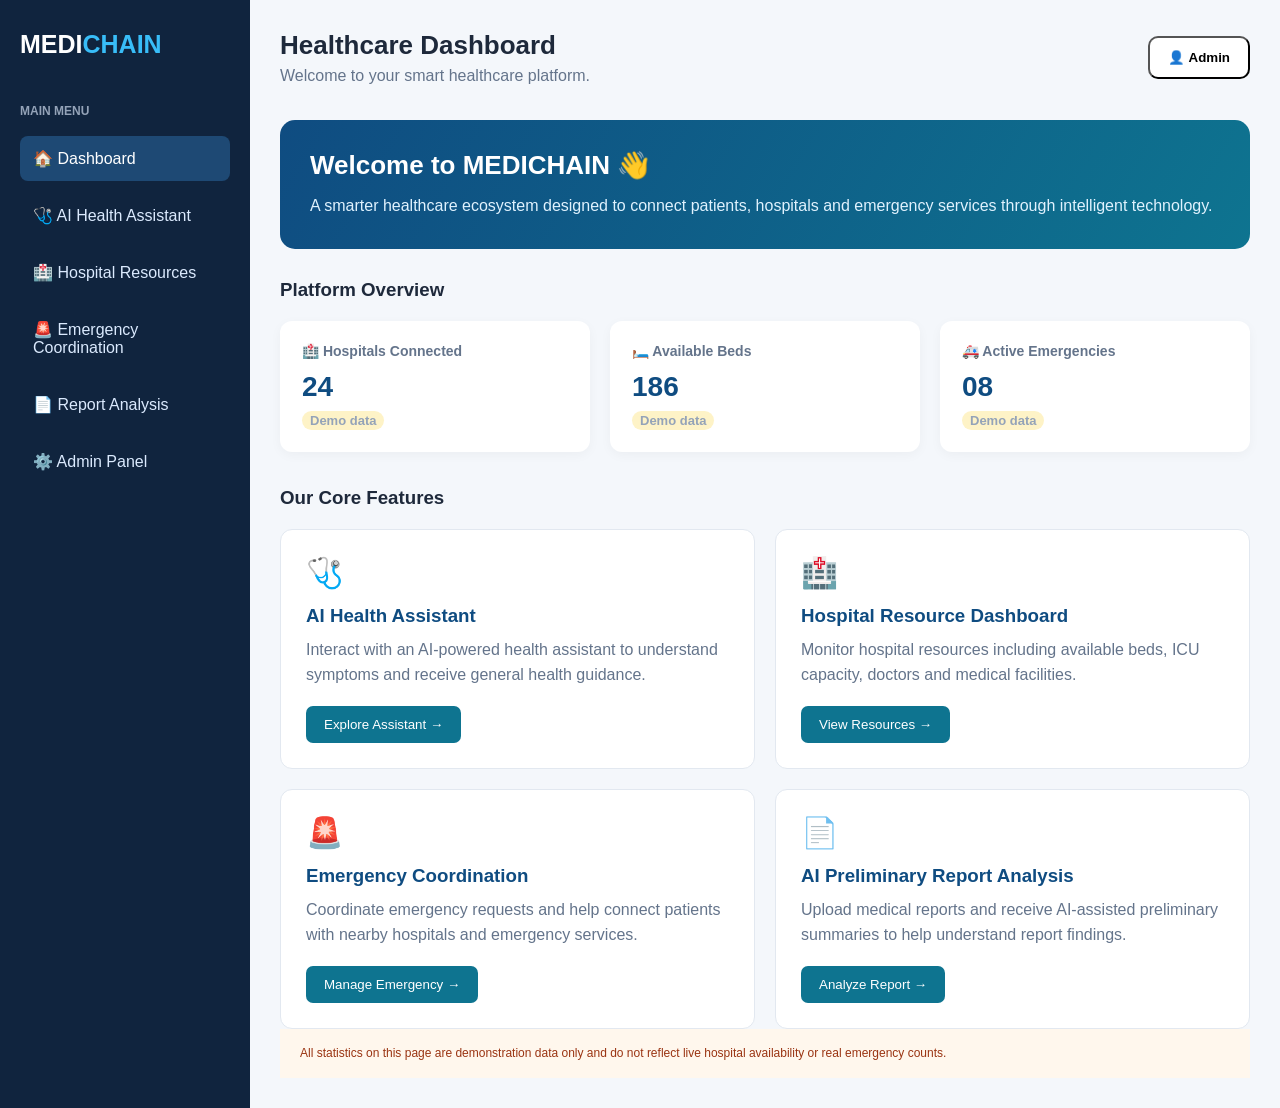
==== Frontend/index.html @ 3a08970b "Implement MEDICHAIN backend scaffold and complete frontend-backend integration" ====
<!DOCTYPE html>
<html lang="en">

<head>
    <meta charset="UTF-8">
    <meta name="viewport" content="width=device-width, initial-scale=1.0">
    <title>MEDICHAIN | Smart Healthcare Platform</title>
    <link rel="stylesheet" href="css/style.css">
    <script src="js/api.js"></script>
</head>

<body>

    <div class="dashboard">

        <!-- Sidebar -->
        <aside class="sidebar">

            <div class="logo">MEDI<span>CHAIN</span></div>

            <h4>MAIN MENU</h4>

            <ul>
                <li><a href="index.html" class="active">🏠 Dashboard</a></li>
                <li><a href="assistant.html">🩺 AI Health Assistant</a></li>
                <li><a href="resources.html">🏥 Hospital Resources</a></li>
                <li><a href="emergency.html">🚨 Emergency Coordination</a></li>
                <li><a href="reports.html">📄 Report Analysis</a></li>
                <li><a href="admin.html">⚙️ Admin Panel</a></li>
            </ul>

        </aside>


        <!-- Main Content -->
        <main class="main-content">

            <!-- Topbar -->
            <header class="topbar">

                <div>
                    <h2>Healthcare Dashboard</h2>
                    <p>Welcome to your smart healthcare platform.</p>
                </div>

                <button class="profile" onclick="window.location.href='admin.html'">
                    👤 Admin
                </button>

            </header>


            <!-- Welcome Section -->
            <section class="welcome">

                <h2>Welcome to MEDICHAIN 👋</h2>

                <p>
                    A smarter healthcare ecosystem designed to connect
                    patients, hospitals and emergency services through
                    intelligent technology.
                </p>

            </section>


            <!-- Statistics -->
            <h3 class="section-title">Platform Overview</h3>

            <section class="stats">

                <div class="stat-card">
                    <h3>🏥 Hospitals Connected</h3>
                    <h1 id="overviewHospitals">24</h1>
                    <p class="demo-label">Demo data</p>
                </div>

                <div class="stat-card">
                    <h3>🛏️ Available Beds</h3>
                    <h1 id="overviewBeds">186</h1>
                    <p class="demo-label">Demo data</p>
                </div>

                <div class="stat-card">
                    <h3>🚑 Active Emergencies</h3>
                    <h1 id="overviewEmergencies">08</h1>
                    <p class="demo-label">Demo data</p>
                </div>

            </section>


            <!-- Features -->
            <h3 class="section-title">Our Core Features</h3>

            <section class="features">

                <div class="feature-card" id="assistant">

                    <div class="icon">🩺</div>

                    <h3>AI Health Assistant</h3>

                    <p>
                        Interact with an AI-powered health assistant
                        to understand symptoms and receive general
                        health guidance.
                    </p>

                    <button onclick="openFeature('assistant')">
                        Explore Assistant →
                    </button>

                </div>


                <div class="feature-card" id="resources">

                    <div class="icon">🏥</div>

                    <h3>Hospital Resource Dashboard</h3>

                    <p>
                        Monitor hospital resources including available
                        beds, ICU capacity, doctors and medical facilities.
                    </p>

                    <button onclick="openFeature('resources')">
                        View Resources →
                    </button>

                </div>


                <div class="feature-card" id="emergency">

                    <div class="icon">🚨</div>

                    <h3>Emergency Coordination</h3>

                    <p>
                        Coordinate emergency requests and help connect
                        patients with nearby hospitals and emergency services.
                    </p>

                    <button onclick="openFeature('emergency')">
                        Manage Emergency →
                    </button>

                </div>


                <div class="feature-card" id="reports">

                    <div class="icon">📄</div>

                    <h3>AI Preliminary Report Analysis</h3>

                    <p>
                        Upload medical reports and receive AI-assisted
                        preliminary summaries to help understand report findings.
                    </p>

                    <button onclick="openFeature('reports')">
                        Analyze Report →
                    </button>

                </div>

            </section>

            <p class="disclaimer">
                All statistics on this page are demonstration data only and do not reflect live hospital availability or
                real emergency counts.
            </p>

        </main>

    </div>

    <script src="js/api.js"></script>
    <script src="js/script.js"></script>

</body>

</html>
---- Frontend/css/style.css ----
/* General Reset */
* {
    margin: 0;
    padding: 0;
    box-sizing: border-box;
}

body {
    font-family: Arial, sans-serif;
    background: #f4f7fb;
    color: #1e293b;
}

/* Main Layout */
.dashboard {
    display: flex;
    min-height: 100vh;
}

/* Sidebar */
.sidebar {
    width: 250px;
    background: #10243e;
    color: white;
    padding: 30px 20px;
}

.logo {
    font-size: 25px;
    font-weight: bold;
    margin-bottom: 45px;
}

.logo span {
    color: #38bdf8;
}

.sidebar h4 {
    color: #94a3b8;
    font-size: 12px;
    margin-bottom: 18px;
}

.sidebar ul {
    list-style: none;
}

.sidebar li {
    margin-bottom: 12px;
}

.sidebar a {
    display: block;
    color: #dbeafe;
    text-decoration: none;
    padding: 13px;
    border-radius: 8px;
    transition: 0.3s;
}

.sidebar a:hover,
.sidebar a.active {
    background: #1e4974;
    color: white;
}

/* Main Content */
.main-content {
    flex: 1;
    padding: 30px;
    min-width: 0;
}

.topbar {
    display: flex;
    justify-content: space-between;
    align-items: center;
    gap: 15px;
    margin-bottom: 35px;
}

.topbar h2 {
    font-size: 26px;
}

.topbar p {
    color: #64748b;
    margin-top: 6px;
}

.profile {
    background: white;
    padding: 12px 18px;
    border-radius: 10px;
    font-weight: bold;
}

/* Welcome Section */
.welcome {
    background: linear-gradient(120deg, #0f4c81, #0e7490);
    color: white;
    padding: 30px;
    border-radius: 15px;
    margin-bottom: 30px;
}

.welcome h2 {
    margin-bottom: 12px;
    font-size: 26px;
}

.welcome p {
    color: #e0f2fe;
    line-height: 1.6;
}

/* Statistics */
.stats {
    display: grid;
    grid-template-columns: repeat(3, minmax(0, 1fr));
    gap: 20px;
    margin-bottom: 35px;
}

.stat-card {
    background: white;
    padding: 22px;
    border-radius: 12px;
    box-shadow: 0 3px 12px rgba(0,0,0,0.04);
}

.stat-card h3 {
    color: #64748b;
    font-size: 14px;
    margin-bottom: 12px;
}

.stat-card h1 {
    font-size: 28px;
    color: #0f4c81;
}

/* Feature Cards */
.section-title {
    margin-bottom: 20px;
}

.features {
    display: grid;
    grid-template-columns: repeat(2, minmax(0, 1fr));
    gap: 20px;
}

.feature-card {
    background: white;
    padding: 25px;
    border-radius: 12px;
    border: 1px solid #e2e8f0;
    transition: 0.3s;
}

.feature-card:hover {
    transform: translateY(-5px);
    box-shadow: 0 8px 20px rgba(0,0,0,0.08);
}

.feature-card .icon {
    font-size: 30px;
    margin-bottom: 15px;
}

.feature-card h3 {
    margin-bottom: 10px;
    color: #0f4c81;
}

.feature-card p {
    color: #64748b;
    line-height: 1.6;
}

.feature-card button {
    margin-top: 18px;
    padding: 11px 18px;
    border: none;
    border-radius: 7px;
    background: #0e7490;
    color: white;
    cursor: pointer;
}

.feature-card button:hover {
    background: #155e75;
}

/* Responsive Design */
@media (max-width: 900px) {
    .sidebar {
        width: 200px;
    }

    .stats {
        grid-template-columns: repeat(2, minmax(0, 1fr));
    }
}

@media (max-width: 650px) {
    .dashboard {
        flex-direction: column;
    }

    .sidebar {
        width: 100%;
    }

    .stats,
    .features {
        grid-template-columns: 1fr;
    }

    .topbar {
        align-items: flex-start;
        flex-direction: column;
    }

    .main-content {
        padding: 18px;
    }
}

/* AI HEALTH ASSISTANT */

.chat-container {
    background: white;
    border-radius: 15px;
    border: 1px solid #e2e8f0;
    overflow: hidden;
    box-shadow: 0 4px 15px rgba(0,0,0,0.04);
}

.chat-header {
    padding: 20px;
    background: #10243e;
    color: white;
}

.chat-header h3 {
    margin-bottom: 7px;
}

.chat-header p {
    color: #4ade80;
    font-size: 13px;
}

.chat-messages {
    height: 350px;
    overflow-y: auto;
    padding: 25px;
    display: flex;
    flex-direction: column;
    gap: 15px;
}

.message {
    max-width: 75%;
    padding: 15px;
    border-radius: 12px;
    line-height: 1.6;
    white-space: pre-wrap;
}

.bot-message {
    background: #eaf4f8;
    color: #1e293b;
    align-self: flex-start;
}

.user-message {
    background: #0e7490;
    color: white;
    align-self: flex-end;
}

.suggestions {
    display: flex;
    flex-wrap: wrap;
    gap: 10px;
    padding: 15px 20px;
}

.suggestions button {
    background: #eff6ff;
    border: 1px solid #bfdbfe;
    color: #0f4c81;
    padding: 10px 14px;
    border-radius: 20px;
    cursor: pointer;
}

.suggestions button:hover {
    background: #dbeafe;
}

.chat-input {
    display: flex;
    gap: 10px;
    padding: 20px;
    border-top: 1px solid #e2e8f0;
}

.chat-input input {
    flex: 1;
    min-width: 0;
    padding: 14px;
    border: 1px solid #cbd5e1;
    border-radius: 8px;
    outline: none;
    font-size: 15px;
}

.chat-input input:focus {
    border-color: #0e7490;
}

.chat-input button {
    padding: 12px 22px;
    background: #0e7490;
    color: white;
    border: none;
    border-radius: 8px;
    cursor: pointer;
}

.chat-input button:hover {
    background: #155e75;
}

.disclaimer {
    padding: 15px 20px;
    background: #fff7ed;
    color: #9a3412;
    font-size: 12px;
    line-height: 1.6;
}

@media (max-width: 650px) {
    .message {
        max-width: 90%;
    }

    .chat-input {
        flex-direction: column;
    }

    .chat-input button {
        width: 100%;
    }
}

/* HOSPITAL RESOURCE DASHBOARD */

.resource-table {
    background: white;
    padding: 20px;
    border-radius: 12px;
    border: 1px solid #e2e8f0;
    overflow-x: auto;
    margin-bottom: 25px;
}

.resource-table table {
    width: 100%;
    border-collapse: collapse;
    min-width: 650px;
}

.resource-table th {
    background: #eff6ff;
    color: #0f4c81;
    padding: 16px;
    text-align: left;
    font-size: 14px;
}

.resource-table td {
    padding: 16px;
    border-bottom: 1px solid #e2e8f0;
    color: #475569;
    font-size: 14px;
}

.resource-table tr:last-child td {
    border-bottom: none;
}

.status {
    display: inline-block;
    padding: 6px 12px;
    border-radius: 20px;
    font-size: 12px;
    font-weight: bold;
}

.status.available {
    background: #dcfce7;
    color: #15803d;
}

.status.warning {
    background: #fef3c7;
    color: #b45309;
}

.status.occupied {
    background: #fee2e2;
    color: #b91c1c;
}

/* Resource card descriptions */

.stat-card p {
    color: #94a3b8;
    font-size: 13px;
    margin-top: 8px;
}

/* Demonstration data label */

.demo-label {
    display: inline-block;
    margin-top: 6px;
    font-size: 11px;
    color: #b45309;
    background: #fef3c7;
    padding: 2px 8px;
    border-radius: 10px;
    font-weight: 600;
}

/* Resource page responsive design */

@media (max-width: 650px) {
    .resource-table {
        padding: 12px;
    }
}

/* API Integration & Feedback Components */

.api-badge {
    display: inline-block;
    font-size: 11px;
    padding: 3px 8px;
    border-radius: 12px;
    font-weight: 600;
    margin-top: 6px;
}

.api-badge.live {
    background: #dcfce7;
    color: #15803d;
}

.api-badge.ai {
    background: #e0f2fe;
    color: #0369a1;
}

.api-badge.error {
    background: #fee2e2;
    color: #b91c1c;
}

.connection-banner {
    padding: 12px 18px;
    border-radius: 8px;
    margin-bottom: 20px;
    font-size: 13px;
    display: flex;
    justify-content: space-between;
    align-items: center;
    gap: 10px;
}

.connection-banner.error {
    background: #fef2f2;
    border: 1px solid #fecaca;
    color: #991b1b;
}

.connection-banner.success {
    background: #f0fdf4;
    border: 1px solid #bbf7d0;
    color: #166534;
}

.connection-banner button {
    background: #0e7490;
    color: white;
    border: none;
    padding: 6px 12px;
    border-radius: 6px;
    cursor: pointer;
    font-size: 12px;
}

.connection-banner button:hover {
    background: #155e75;
}

.spinner {
    display: inline-block;
    width: 14px;
    height: 14px;
    border: 2px solid rgba(14, 116, 144, 0.2);
    border-radius: 50%;
    border-top-color: #0e7490;
    animation: spin 0.8s linear infinite;
    vertical-align: middle;
    margin-right: 6px;
}

@keyframes spin {
    to { transform: rotate(360deg); }
}

.chat-typing {
    display: flex;
    align-items: center;
    gap: 6px;
    padding: 12px 16px;
    color: #64748b;
    font-size: 13px;
    font-style: italic;
}

.report-section-block {
    margin-top: 15px;
    padding: 15px;
    background: #f8fafc;
    border-radius: 8px;
    border-left: 4px solid #0e7490;
}

.report-section-block h4 {
    color: #0f4c81;
    margin-bottom: 8px;
    font-size: 14px;
}

.report-section-block ul {
    margin-left: 20px;
    color: #334155;
    line-height: 1.6;
}

.report-section-block li {
    margin-bottom: 6px;
}
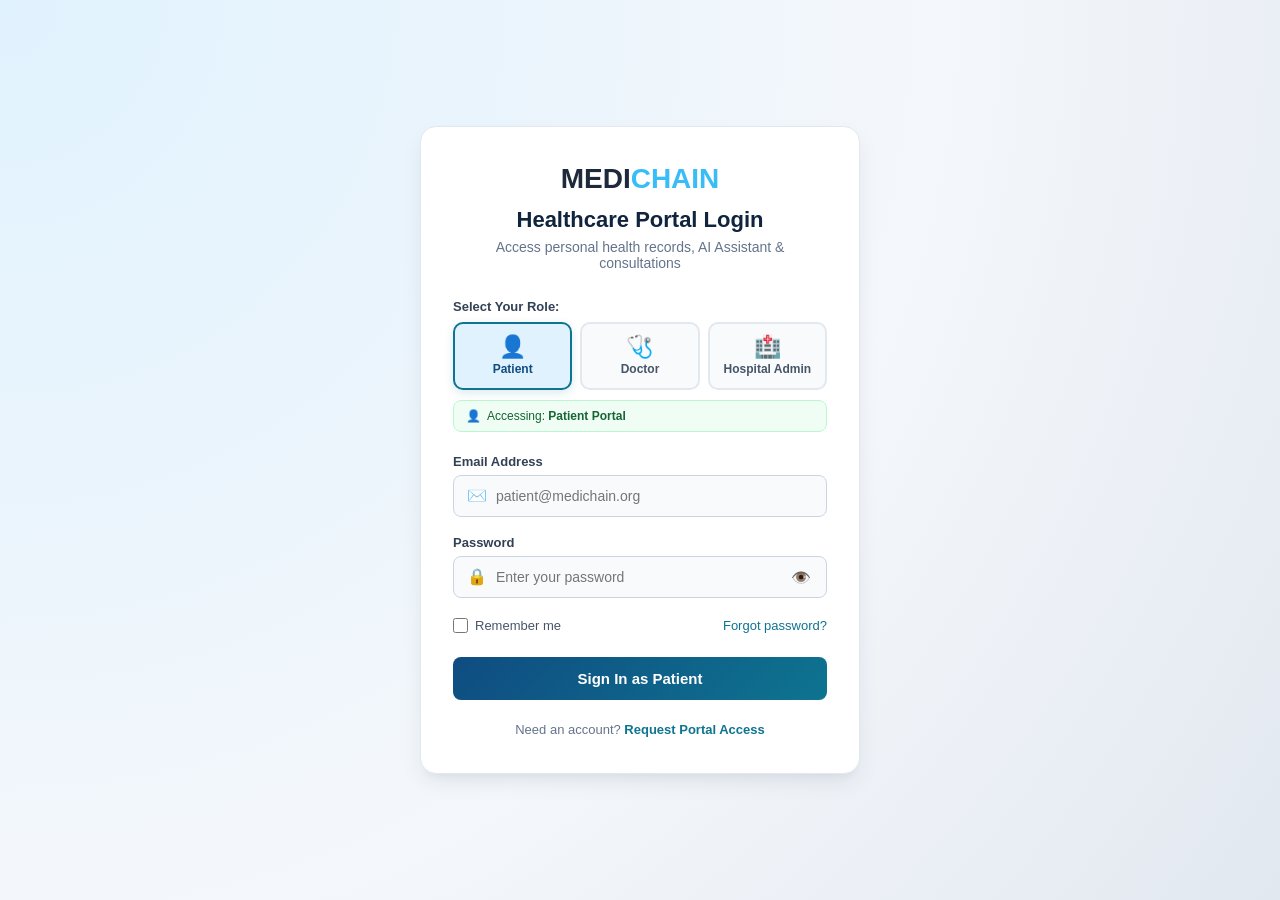
==== commit b436edd8: "Merge shravya_backend: Add FastAPI backend scaffold, complete frontend integration, and preserve aut" ====
--- a/Frontend/index.html
+++ b/Frontend/index.html
@@ -6,6 +6,15 @@
     <meta name="viewport" content="width=device-width, initial-scale=1.0">
     <title>MEDICHAIN | Smart Healthcare Platform</title>
     <link rel="stylesheet" href="css/style.css">
+    <script>
+        // Auth Guard: Require login before accessing dashboard
+        (function() {
+            var auth = localStorage.getItem("medichain_auth") || sessionStorage.getItem("medichain_auth");
+            if (!auth) {
+                window.location.replace("login.html");
+            }
+        })();
+    </script>
     <script src="js/api.js"></script>
 </head>
 
@@ -16,17 +25,22 @@
         <!-- Sidebar -->
         <aside class="sidebar">
 
-            <div class="logo">MEDI<span>CHAIN</span></div>
+            <div class="sidebar-header">
+                <div class="logo">
+                    <span class="logo-full">MEDI<span>CHAIN</span></span>
+                    <span class="logo-short">M<span>C</span></span>
+                </div>
+            </div>
 
             <h4>MAIN MENU</h4>
 
             <ul>
-                <li><a href="index.html" class="active">🏠 Dashboard</a></li>
-                <li><a href="assistant.html">🩺 AI Health Assistant</a></li>
-                <li><a href="resources.html">🏥 Hospital Resources</a></li>
-                <li><a href="emergency.html">🚨 Emergency Coordination</a></li>
-                <li><a href="reports.html">📄 Report Analysis</a></li>
-                <li><a href="admin.html">⚙️ Admin Panel</a></li>
+                <li><a href="index.html" class="active" title="Dashboard"><span class="nav-icon">🏠</span><span class="nav-text"> Dashboard</span></a></li>
+                <li><a href="assistant.html" title="AI Health Assistant"><span class="nav-icon">🩺</span><span class="nav-text"> AI Health Assistant</span></a></li>
+                <li><a href="resources.html" title="Hospital Resources"><span class="nav-icon">🏥</span><span class="nav-text"> Hospital Resources</span></a></li>
+                <li><a href="emergency.html" title="Emergency Coordination"><span class="nav-icon">🚨</span><span class="nav-text"> Emergency Coordination</span></a></li>
+                <li><a href="reports.html" title="Report Analysis"><span class="nav-icon">📄</span><span class="nav-text"> Report Analysis</span></a></li>
+                <li><a href="admin.html" title="Admin Panel"><span class="nav-icon">⚙️</span><span class="nav-text"> Admin Panel</span></a></li>
             </ul>
 
         </aside>
@@ -38,14 +52,24 @@
             <!-- Topbar -->
             <header class="topbar">
 
-                <div>
-                    <h2>Healthcare Dashboard</h2>
-                    <p>Welcome to your smart healthcare platform.</p>
-                </div>
-
-                <button class="profile" onclick="window.location.href='admin.html'">
-                    👤 Admin
-                </button>
+                <div style="display: flex; align-items: center; gap: 15px;">
+                    <button class="topbar-toggle-btn" onclick="toggleSidebar()" title="Toggle Sidebar">
+                        ☰
+                    </button>
+                    <div>
+                        <h2>Healthcare Dashboard</h2>
+                        <p>Welcome to your smart healthcare platform.</p>
+                    </div>
+                </div>
+
+                <div style="display: flex; align-items: center; gap: 10px;">
+                    <button class="profile" onclick="window.location.href='admin.html'">
+                        👤 Admin
+                    </button>
+                    <button class="profile logout-btn" onclick="handleLogout()" style="cursor: pointer; background: #fee2e2; color: #991b1b; border: 1px solid #fca5a5; font-weight: bold;">
+                        🚪 Logout
+                    </button>
+                </div>
 
             </header>
 
--- a/Frontend/css/style.css
+++ b/Frontend/css/style.css
@@ -24,16 +24,109 @@
     background: #10243e;
     color: white;
     padding: 30px 20px;
+    transition: width 0.3s ease, padding 0.3s ease;
+    overflow-x: hidden;
+    overflow-y: auto;
+    white-space: nowrap;
+    flex-shrink: 0;
+    position: sticky;
+    top: 0;
+    height: 100vh;
+    z-index: 100;
+}
+
+.sidebar::-webkit-scrollbar {
+    width: 4px;
+}
+
+.sidebar::-webkit-scrollbar-thumb {
+    background: rgba(255, 255, 255, 0.2);
+    border-radius: 4px;
+}
+
+.sidebar-header {
+    margin-bottom: 40px;
 }
 
 .logo {
     font-size: 25px;
     font-weight: bold;
-    margin-bottom: 45px;
+    margin-bottom: 0;
 }
 
 .logo span {
     color: #38bdf8;
+}
+
+.logo-short {
+    display: none;
+    font-size: 24px;
+    font-weight: bold;
+    text-align: center;
+}
+
+.topbar-toggle-btn {
+    background: white;
+    border: 1px solid #cbd5e1;
+    color: #0f4c81;
+    border-radius: 8px;
+    width: 42px;
+    height: 42px;
+    display: inline-flex;
+    align-items: center;
+    justify-content: center;
+    cursor: pointer;
+    font-size: 20px;
+    transition: all 0.2s ease;
+    flex-shrink: 0;
+    box-shadow: 0 1px 3px rgba(0, 0, 0, 0.05);
+}
+
+.topbar-toggle-btn:hover {
+    background: #e0f2fe;
+    border-color: #0e7490;
+    color: #0e7490;
+}
+
+/* Sidebar Collapsed State */
+.sidebar.collapsed {
+    width: 75px;
+    padding: 30px 10px;
+}
+
+.sidebar.collapsed .sidebar-header {
+    text-align: center;
+    display: flex;
+    justify-content: center;
+}
+
+.sidebar.collapsed .logo-full {
+    display: none;
+}
+
+.sidebar.collapsed .logo-short {
+    display: block;
+}
+
+.sidebar.collapsed h4 {
+    display: none;
+}
+
+.sidebar.collapsed .nav-text {
+    display: none;
+}
+
+.sidebar.collapsed ul li a {
+    display: flex;
+    justify-content: center;
+    align-items: center;
+    padding: 12px 0;
+    font-size: 18px;
+}
+
+.sidebar.collapsed .nav-icon {
+    font-size: 20px;
+    margin: 0;
 }
 
 .sidebar h4 {
@@ -65,11 +158,20 @@
     color: white;
 }
 
-/* Main Content */
+/* Main Content (Right Side) */
 .main-content {
     flex: 1;
     padding: 30px;
     min-width: 0;
+    background: #3368A0;
+    min-height: 100vh;
+}
+
+.main-content .topbar h2,
+.main-content .section-title,
+.main-content > h2,
+.main-content > h3 {
+    color: #ffffff;
 }
 
 .topbar {
@@ -82,10 +184,11 @@
 
 .topbar h2 {
     font-size: 26px;
+    color: #ffffff;
 }
 
 .topbar p {
-    color: #64748b;
+    color: #e0f2fe;
     margin-top: 6px;
 }
 
@@ -98,11 +201,13 @@
 
 /* Welcome Section */
 .welcome {
-    background: linear-gradient(120deg, #0f4c81, #0e7490);
+    background: linear-gradient(120deg, #10243e, #1e4974);
     color: white;
     padding: 30px;
     border-radius: 15px;
     margin-bottom: 30px;
+    box-shadow: 0 6px 18px rgba(16, 36, 62, 0.25);
+    border: 1px solid rgba(255, 255, 255, 0.15);
 }
 
 .welcome h2 {
@@ -127,18 +232,25 @@
     background: white;
     padding: 22px;
     border-radius: 12px;
+    border: 2px solid transparent;
     box-shadow: 0 3px 12px rgba(0,0,0,0.04);
+    transition: transform 0.25s cubic-bezier(0.16, 1, 0.3, 1),
+                box-shadow 0.25s cubic-bezier(0.16, 1, 0.3, 1),
+                border-color 0.25s ease;
+    cursor: pointer;
 }
 
 .stat-card h3 {
     color: #64748b;
     font-size: 14px;
     margin-bottom: 12px;
+    transition: color 0.2s ease, font-weight 0.2s ease;
 }
 
 .stat-card h1 {
     font-size: 28px;
     color: #0f4c81;
+    transition: color 0.2s ease, font-weight 0.2s ease;
 }
 
 /* Feature Cards */
@@ -156,28 +268,67 @@
     background: white;
     padding: 25px;
     border-radius: 12px;
-    border: 1px solid #e2e8f0;
-    transition: 0.3s;
-}
-
+    border: 2px solid #e2e8f0;
+    transition: transform 0.25s cubic-bezier(0.16, 1, 0.3, 1),
+                box-shadow 0.25s cubic-bezier(0.16, 1, 0.3, 1),
+                border-color 0.25s ease;
+    cursor: pointer;
+}
+
+/* Card Pop-Up on Hover with Bold Black Color */
+.stat-card:hover,
 .feature-card:hover {
-    transform: translateY(-5px);
-    box-shadow: 0 8px 20px rgba(0,0,0,0.08);
+    transform: translateY(-8px) scale(1.015);
+    border-color: #000000;
+    box-shadow: 0 16px 32px rgba(0, 0, 0, 0.22), 0 0 0 1px #000000;
+}
+
+.stat-card:hover h1,
+.stat-card:hover h3,
+.stat-card:hover p,
+.feature-card:hover h1,
+.feature-card:hover h2,
+.feature-card:hover h3,
+.feature-card:hover p {
+    color: #000000 !important;
+}
+
+.stat-card:hover h1,
+.feature-card:hover h3 {
+    font-weight: 800;
+}
+
+.stat-card:hover h3,
+.feature-card:hover p {
+    font-weight: 600;
+}
+
+.feature-card:hover button {
+    background: #000000;
+    color: white;
+    box-shadow: 0 4px 12px rgba(0, 0, 0, 0.35);
 }
 
 .feature-card .icon {
     font-size: 30px;
     margin-bottom: 15px;
+    transition: transform 0.25s ease;
+}
+
+.feature-card:hover .icon {
+    transform: scale(1.15);
 }
 
 .feature-card h3 {
     margin-bottom: 10px;
     color: #0f4c81;
+    transition: color 0.2s ease, font-weight 0.2s ease;
 }
 
 .feature-card p {
     color: #64748b;
     line-height: 1.6;
+    transition: color 0.2s ease, font-weight 0.2s ease;
 }
 
 .feature-card button {
@@ -188,6 +339,7 @@
     background: #0e7490;
     color: white;
     cursor: pointer;
+    transition: all 0.2s ease;
 }
 
 .feature-card button:hover {
@@ -212,6 +364,8 @@
 
     .sidebar {
         width: 100%;
+        position: static;
+        height: auto;
     }
 
     .stats,
@@ -343,6 +497,9 @@
     color: #9a3412;
     font-size: 12px;
     line-height: 1.6;
+    border-radius: 10px;
+    margin-top: 25px;
+    box-shadow: 0 2px 8px rgba(0,0,0,0.06);
 }
 
 @media (max-width: 650px) {
@@ -444,6 +601,351 @@
 @media (max-width: 650px) {
     .resource-table {
         padding: 12px;
+    }
+}
+
+/* ==========================================================================
+   AUTHENTICATION & LOGIN STYLES
+   ========================================================================== */
+
+.auth-body {
+    min-height: 100vh;
+    display: flex;
+    align-items: center;
+    justify-content: center;
+    background: radial-gradient(circle at top left, #e0f2fe 0%, #f4f7fb 60%, #e2e8f0 100%);
+    padding: 24px;
+}
+
+.auth-wrapper {
+    width: 100%;
+    max-width: 440px;
+    margin: 0 auto;
+}
+
+.auth-card {
+    background: white;
+    border-radius: 16px;
+    padding: 36px 32px;
+    box-shadow: 0 10px 25px -5px rgba(16, 36, 62, 0.1), 0 8px 10px -6px rgba(16, 36, 62, 0.05);
+    border: 1px solid #e2e8f0;
+}
+
+.auth-header {
+    text-align: center;
+    margin-bottom: 28px;
+}
+
+.auth-header .logo {
+    font-size: 28px;
+    margin-bottom: 12px;
+}
+
+.auth-header h2 {
+    font-size: 22px;
+    color: #10243e;
+    margin-bottom: 6px;
+}
+
+.auth-header p {
+    color: #64748b;
+    font-size: 14px;
+}
+
+/* Role Selector Tabs */
+.role-selector-container {
+    margin-bottom: 22px;
+}
+
+.role-label {
+    display: block;
+    font-size: 13px;
+    font-weight: 600;
+    color: #334155;
+    margin-bottom: 8px;
+}
+
+.role-selector-grid {
+    display: grid;
+    grid-template-columns: repeat(3, 1fr);
+    gap: 8px;
+}
+
+.role-tab {
+    padding: 12px 6px;
+    border: 2px solid #e2e8f0;
+    background: #f8fafc;
+    border-radius: 10px;
+    cursor: pointer;
+    display: flex;
+    flex-direction: column;
+    align-items: center;
+    gap: 4px;
+    transition: all 0.2s ease;
+    outline: none;
+    user-select: none;
+}
+
+.role-tab .role-icon {
+    font-size: 22px;
+    line-height: 1;
+}
+
+.role-tab .role-name {
+    font-size: 12px;
+    font-weight: 600;
+    color: #475569;
+    text-align: center;
+}
+
+.role-tab:hover {
+    border-color: #38bdf8;
+    background: #f0f9ff;
+    transform: translateY(-1px);
+}
+
+.role-tab.active {
+    border-color: #0e7490;
+    background: #e0f2fe;
+    box-shadow: 0 3px 10px rgba(14, 116, 144, 0.15);
+}
+
+.role-tab.active .role-name {
+    color: #0f4c81;
+}
+
+.role-info-badge {
+    margin-top: 10px;
+    padding: 8px 12px;
+    background: #f0fdf4;
+    border: 1px solid #bbf7d0;
+    border-radius: 8px;
+    font-size: 12px;
+    color: #166534;
+    display: flex;
+    align-items: center;
+    justify-content: space-between;
+    gap: 8px;
+}
+
+.role-info-text {
+    display: flex;
+    align-items: center;
+    gap: 6px;
+}
+
+.role-autofill-btn {
+    background: white;
+    border: 1px solid #86efac;
+    color: #15803d;
+    padding: 4px 9px;
+    border-radius: 12px;
+    font-size: 11px;
+    font-weight: 600;
+    cursor: pointer;
+    transition: all 0.2s;
+    white-space: nowrap;
+}
+
+.role-autofill-btn:hover {
+    background: #15803d;
+    color: white;
+}
+
+.auth-form {
+    display: flex;
+    flex-direction: column;
+    gap: 18px;
+}
+
+.form-group {
+    display: flex;
+    flex-direction: column;
+    gap: 6px;
+}
+
+.form-group label {
+    font-size: 13px;
+    font-weight: 600;
+    color: #334155;
+}
+
+.input-container {
+    position: relative;
+    display: flex;
+    align-items: center;
+}
+
+.input-container .input-icon {
+    position: absolute;
+    left: 14px;
+    font-size: 16px;
+    color: #94a3b8;
+    pointer-events: none;
+    line-height: 1;
+}
+
+.input-container input {
+    width: 100%;
+    padding: 12px 42px 12px 42px;
+    border: 1px solid #cbd5e1;
+    border-radius: 8px;
+    font-size: 14px;
+    color: #1e293b;
+    background: #f8fafc;
+    transition: all 0.2s ease;
+    outline: none;
+}
+
+.input-container input:focus {
+    background: white;
+    border-color: #0e7490;
+    box-shadow: 0 0 0 3px rgba(14, 116, 144, 0.15);
+}
+
+.toggle-password {
+    position: absolute;
+    right: 12px;
+    background: transparent;
+    border: none;
+    cursor: pointer;
+    font-size: 16px;
+    color: #64748b;
+    padding: 4px;
+    display: flex;
+    align-items: center;
+    justify-content: center;
+}
+
+.toggle-password:hover {
+    color: #0f4c81;
+}
+
+.form-options {
+    display: flex;
+    justify-content: space-between;
+    align-items: center;
+    font-size: 13px;
+    margin-top: 2px;
+}
+
+.remember-me {
+    display: flex;
+    align-items: center;
+    gap: 7px;
+    color: #475569;
+    cursor: pointer;
+    user-select: none;
+}
+
+.remember-me input[type="checkbox"] {
+    accent-color: #0e7490;
+    cursor: pointer;
+    width: 15px;
+    height: 15px;
+}
+
+.forgot-link {
+    color: #0e7490;
+    text-decoration: none;
+    font-weight: 500;
+}
+
+.forgot-link:hover {
+    text-decoration: underline;
+}
+
+.btn-primary-auth {
+    padding: 13px;
+    background: linear-gradient(135deg, #0f4c81, #0e7490);
+    color: white;
+    font-size: 15px;
+    font-weight: 600;
+    border: none;
+    border-radius: 8px;
+    cursor: pointer;
+    transition: all 0.2s ease;
+    display: flex;
+    align-items: center;
+    justify-content: center;
+    gap: 8px;
+    margin-top: 6px;
+}
+
+.btn-primary-auth:hover {
+    background: linear-gradient(135deg, #0d3d68, #0c6178);
+    transform: translateY(-1px);
+    box-shadow: 0 4px 12px rgba(14, 116, 144, 0.25);
+}
+
+.btn-primary-auth:active {
+    transform: translateY(0);
+}
+
+.btn-primary-auth:disabled {
+    opacity: 0.7;
+    cursor: not-allowed;
+    transform: none;
+}
+
+.auth-alert {
+    padding: 12px 14px;
+    border-radius: 8px;
+    font-size: 13px;
+    line-height: 1.4;
+    display: none;
+    margin-bottom: 16px;
+}
+
+.auth-alert.error {
+    background: #fee2e2;
+    border: 1px solid #fca5a5;
+    color: #991b1b;
+    display: block;
+}
+
+.auth-alert.success {
+    background: #dcfce7;
+    border: 1px solid #86efac;
+    color: #166534;
+    display: block;
+}
+
+.auth-footer {
+    text-align: center;
+    margin-top: 22px;
+    font-size: 13px;
+    color: #64748b;
+}
+
+.auth-footer a {
+    color: #0e7490;
+    text-decoration: none;
+    font-weight: 600;
+}
+
+.auth-footer a:hover {
+    text-decoration: underline;
+}
+
+.back-home {
+    display: inline-flex;
+    align-items: center;
+    gap: 6px;
+    margin-top: 16px;
+    color: #64748b;
+    text-decoration: none;
+    font-size: 13px;
+    transition: color 0.2s;
+}
+
+.back-home:hover {
+    color: #0f4c81;
+}
+
+@media (max-width: 480px) {
+    .auth-card {
+        padding: 26px 20px;
     }
 }
 
@@ -559,3 +1061,4 @@
 .report-section-block li {
     margin-bottom: 6px;
 }
+}
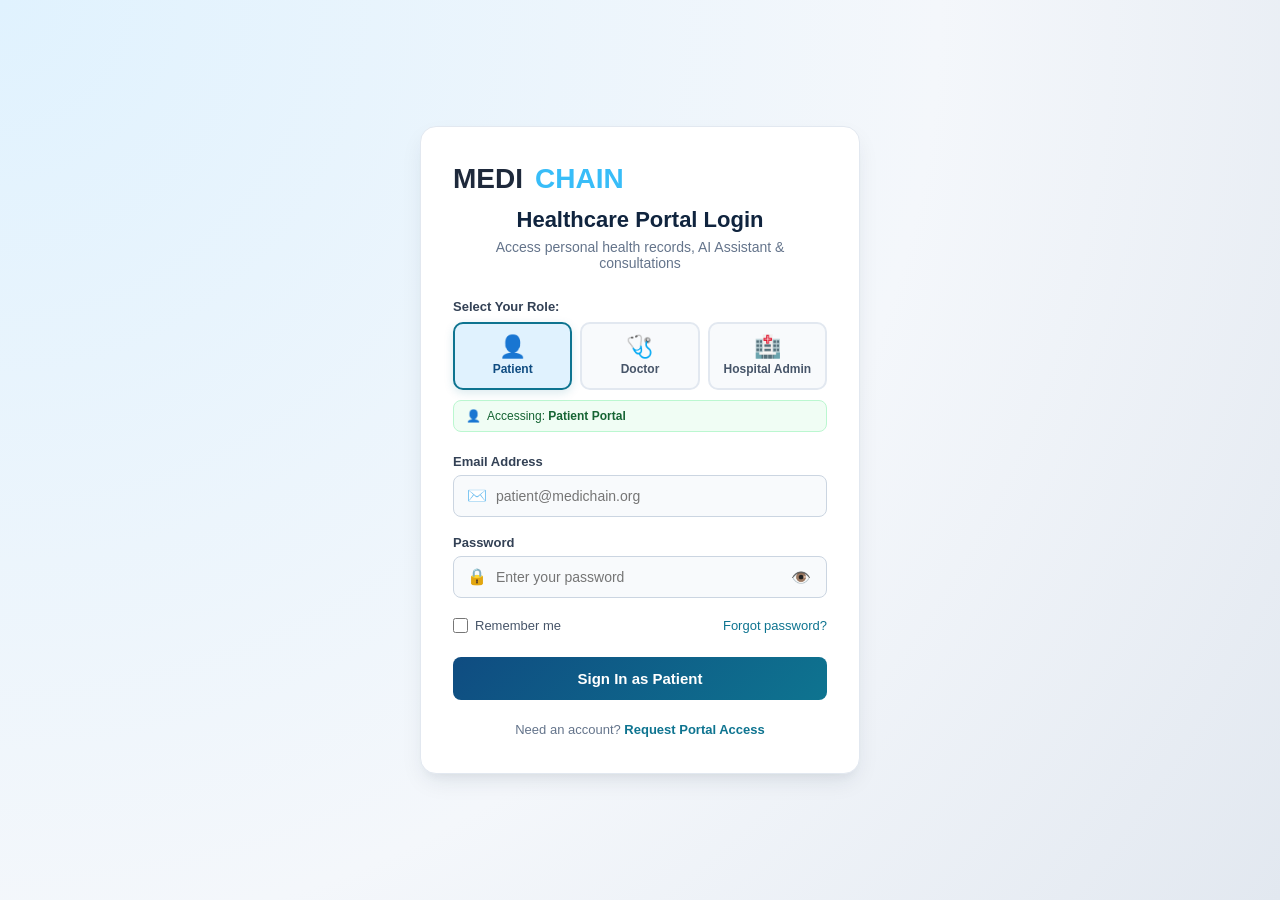
==== commit 3269db68: "feat: add speak out loud accessibility, theme styling, non-medical report filter, and instant AI tri" ====
--- a/Frontend/index.html
+++ b/Frontend/index.html
@@ -5,16 +5,18 @@
     <meta charset="UTF-8">
     <meta name="viewport" content="width=device-width, initial-scale=1.0">
     <title>MEDICHAIN | Smart Healthcare Platform</title>
-    <link rel="stylesheet" href="css/style.css">
+    <link rel="stylesheet" href="css/style.css?v=10.0">
+
     <script>
         // Auth Guard: Require login before accessing dashboard
-        (function() {
+        (function () {
             var auth = localStorage.getItem("medichain_auth") || sessionStorage.getItem("medichain_auth");
             if (!auth) {
                 window.location.replace("login.html");
             }
         })();
     </script>
+
     <script src="js/api.js"></script>
 </head>
 
@@ -27,6 +29,7 @@
 
             <div class="sidebar-header">
                 <div class="logo">
+                    <img src="images/medichain-logo.png" alt="MEDICHAIN Logo" class="brand-logo">
                     <span class="logo-full">MEDI<span>CHAIN</span></span>
                     <span class="logo-short">M<span>C</span></span>
                 </div>
@@ -35,12 +38,23 @@
             <h4>MAIN MENU</h4>
 
             <ul>
-                <li><a href="index.html" class="active" title="Dashboard"><span class="nav-icon">🏠</span><span class="nav-text"> Dashboard</span></a></li>
-                <li><a href="assistant.html" title="AI Health Assistant"><span class="nav-icon">🩺</span><span class="nav-text"> AI Health Assistant</span></a></li>
-                <li><a href="resources.html" title="Hospital Resources"><span class="nav-icon">🏥</span><span class="nav-text"> Hospital Resources</span></a></li>
-                <li><a href="emergency.html" title="Emergency Coordination"><span class="nav-icon">🚨</span><span class="nav-text"> Emergency Coordination</span></a></li>
-                <li><a href="reports.html" title="Report Analysis"><span class="nav-icon">📄</span><span class="nav-text"> Report Analysis</span></a></li>
-                <li><a href="admin.html" title="Admin Panel"><span class="nav-icon">⚙️</span><span class="nav-text"> Admin Panel</span></a></li>
+                <li><a href="index.html" class="active" title="Dashboard"><span class="nav-icon">🏠</span><span
+                            class="nav-text"> Dashboard</span></a></li>
+
+                <li><a href="assistant.html" title="AI Health Assistant"><span class="nav-icon">🩺</span><span
+                            class="nav-text"> AI Health Assistant</span></a></li>
+
+                <li><a href="resources.html" title="Hospital Resources"><span class="nav-icon">🏥</span><span
+                            class="nav-text"> Hospital Resources</span></a></li>
+
+                <li><a href="emergency.html" title="Emergency Coordination"><span class="nav-icon">🚨</span><span
+                            class="nav-text"> Emergency Coordination</span></a></li>
+
+                <li><a href="reports.html" title="Report Analysis"><span class="nav-icon">📄</span><span
+                            class="nav-text"> Report Analysis</span></a></li>
+
+                <li><a href="admin.html" title="Admin Panel"><span class="nav-icon">⚙️</span><span class="nav-text">
+                            Admin Panel</span></a></li>
             </ul>
 
         </aside>
@@ -53,29 +67,36 @@
             <header class="topbar">
 
                 <div style="display: flex; align-items: center; gap: 15px;">
+
                     <button class="topbar-toggle-btn" onclick="toggleSidebar()" title="Toggle Sidebar">
                         ☰
                     </button>
+
                     <div>
                         <h2>Healthcare Dashboard</h2>
                         <p>Welcome to your smart healthcare platform.</p>
                     </div>
+
                 </div>
 
                 <div style="display: flex; align-items: center; gap: 10px;">
+
                     <button class="profile" onclick="window.location.href='admin.html'">
                         👤 Admin
                     </button>
-                    <button class="profile logout-btn" onclick="handleLogout()" style="cursor: pointer; background: #fee2e2; color: #991b1b; border: 1px solid #fca5a5; font-weight: bold;">
+
+                    <button class="profile logout-btn" onclick="handleLogout()"
+                        style="cursor: pointer; background: #fee2e2; color: #991b1b; border: 1px solid #fca5a5; font-weight: bold;">
                         🚪 Logout
                     </button>
+
                 </div>
 
             </header>
 
 
             <!-- Welcome Section -->
-            <section class="welcome">
+            <section class="welcome" style="background: linear-gradient(to right, #171E57 0%, #24338F 25%, #2F5CA3 50%, #3B8DAE 75%, #2EBFB7 100%) !important; color: white !important;">
 
                 <h2>Welcome to MEDICHAIN 👋</h2>
 
@@ -192,18 +213,12 @@
                 </div>
 
             </section>
-
-            <p class="disclaimer">
-                All statistics on this page are demonstration data only and do not reflect live hospital availability or
-                real emergency counts.
-            </p>
-
         </main>
 
     </div>
 
     <script src="js/api.js"></script>
-    <script src="js/script.js"></script>
+    <script src="js/script.js?v=10.0"></script>
 
 </body>
 
--- a/Frontend/css/style.css
+++ b/Frontend/css/style.css
@@ -1,4 +1,3 @@
-
 /* General Reset */
 * {
     margin: 0;
@@ -8,7 +7,7 @@
 
 body {
     font-family: Arial, sans-serif;
-    background: #f4f7fb;
+    background: #E3F2FD;
     color: #1e293b;
 }
 
@@ -45,13 +44,39 @@
 }
 
 .sidebar-header {
-    margin-bottom: 40px;
+    margin-bottom: 35px;
 }
 
 .logo {
-    font-size: 25px;
+    display: flex;
+    align-items: center;
+    gap: 12px;
+    font-size: 22px;
     font-weight: bold;
     margin-bottom: 0;
+    user-select: none;
+}
+
+.brand-logo,
+.brand-logo-img {
+    width: 46px;
+    height: 46px;
+    object-fit: contain;
+    flex-shrink: 0;
+    filter: drop-shadow(0 2px 5px rgba(0, 0, 0, 0.25));
+    transition: transform 0.25s ease;
+}
+
+.logo:hover .brand-logo,
+.logo:hover .brand-logo-img {
+    transform: scale(1.06);
+}
+
+.logo-full {
+    display: inline-flex;
+    align-items: center;
+    letter-spacing: 0.5px;
+    line-height: 1;
 }
 
 .logo span {
@@ -60,7 +85,7 @@
 
 .logo-short {
     display: none;
-    font-size: 24px;
+    font-size: 22px;
     font-weight: bold;
     text-align: center;
 }
@@ -98,14 +123,27 @@
     text-align: center;
     display: flex;
     justify-content: center;
+    align-items: center;
+}
+
+.sidebar.collapsed .logo {
+    justify-content: center !important;
+    gap: 0 !important;
+    width: 100%;
+}
+
+.sidebar.collapsed .brand-logo {
+    width: 36px !important;
+    height: 36px !important;
+    margin: 0 auto !important;
 }
 
 .sidebar.collapsed .logo-full {
-    display: none;
+    display: none !important;
 }
 
 .sidebar.collapsed .logo-short {
-    display: block;
+    display: none !important;
 }
 
 .sidebar.collapsed h4 {
@@ -163,15 +201,15 @@
     flex: 1;
     padding: 30px;
     min-width: 0;
-    background: #3368A0;
+    background: #E3F2FD;
     min-height: 100vh;
 }
 
 .main-content .topbar h2,
 .main-content .section-title,
-.main-content > h2,
-.main-content > h3 {
-    color: #ffffff;
+.main-content>h2,
+.main-content>h3 {
+    color: #0f2942;
 }
 
 .topbar {
@@ -184,11 +222,11 @@
 
 .topbar h2 {
     font-size: 26px;
-    color: #ffffff;
+    color: #0f2942;
 }
 
 .topbar p {
-    color: #e0f2fe;
+    color: #334155;
     margin-top: 6px;
 }
 
@@ -201,23 +239,27 @@
 
 /* Welcome Section */
 .welcome {
-    background: linear-gradient(120deg, #10243e, #1e4974);
-    color: white;
-    padding: 30px;
-    border-radius: 15px;
+    background: linear-gradient(to right, #171E57 0%, #24338F 25%, #2F5CA3 50%, #3B8DAE 75%, #2EBFB7 100%) !important;
+    color: white !important;
+    padding: 24px 30px;
+    border-radius: 14px;
     margin-bottom: 30px;
-    box-shadow: 0 6px 18px rgba(16, 36, 62, 0.25);
-    border: 1px solid rgba(255, 255, 255, 0.15);
-}
-
+    box-shadow: 0 8px 24px rgba(23, 30, 87, 0.25);
+    border: none;
+}
+
+.welcome h1,
 .welcome h2 {
-    margin-bottom: 12px;
-    font-size: 26px;
+    margin-bottom: 10px;
+    font-size: 22px;
+    font-weight: 700;
+    color: #ffffff !important;
 }
 
 .welcome p {
-    color: #e0f2fe;
-    line-height: 1.6;
+    color: rgba(255, 255, 255, 0.92) !important;
+    font-size: 13.5px;
+    line-height: 1.5;
 }
 
 /* Statistics */
@@ -233,10 +275,10 @@
     padding: 22px;
     border-radius: 12px;
     border: 2px solid transparent;
-    box-shadow: 0 3px 12px rgba(0,0,0,0.04);
+    box-shadow: 0 3px 12px rgba(0, 0, 0, 0.04);
     transition: transform 0.25s cubic-bezier(0.16, 1, 0.3, 1),
-                box-shadow 0.25s cubic-bezier(0.16, 1, 0.3, 1),
-                border-color 0.25s ease;
+        box-shadow 0.25s cubic-bezier(0.16, 1, 0.3, 1),
+        border-color 0.25s ease;
     cursor: pointer;
 }
 
@@ -270,8 +312,8 @@
     border-radius: 12px;
     border: 2px solid #e2e8f0;
     transition: transform 0.25s cubic-bezier(0.16, 1, 0.3, 1),
-                box-shadow 0.25s cubic-bezier(0.16, 1, 0.3, 1),
-                border-color 0.25s ease;
+        box-shadow 0.25s cubic-bezier(0.16, 1, 0.3, 1),
+        border-color 0.25s ease;
     cursor: pointer;
 }
 
@@ -390,7 +432,7 @@
     border-radius: 15px;
     border: 1px solid #e2e8f0;
     overflow: hidden;
-    box-shadow: 0 4px 15px rgba(0,0,0,0.04);
+    box-shadow: 0 4px 15px rgba(0, 0, 0, 0.04);
 }
 
 .chat-header {
@@ -426,9 +468,173 @@
 }
 
 .bot-message {
-    background: #eaf4f8;
+    background: #f8fafc;
     color: #1e293b;
     align-self: flex-start;
+    border: 1px solid #e2e8f0;
+    box-shadow: 0 2px 6px rgba(0, 0, 0, 0.04);
+    white-space: normal;
+}
+
+.bot-message .md-h2 {
+    font-size: 16px;
+    font-weight: 700;
+    color: #0f172a;
+    margin: 10px 0 6px 0;
+}
+
+.bot-message .md-h3 {
+    font-size: 15px;
+    font-weight: 700;
+    color: #0369a1;
+    margin: 12px 0 6px 0;
+}
+
+.bot-message .md-h4 {
+    font-size: 14px;
+    font-weight: 700;
+    color: #0e7490;
+    margin: 12px 0 4px 0;
+    padding-bottom: 3px;
+    border-bottom: 1px dashed #cbd5e1;
+}
+
+.bot-message .md-p {
+    margin: 6px 0;
+    line-height: 1.6;
+    font-size: 14px;
+}
+
+.bot-message .md-list {
+    margin: 6px 0 10px 22px;
+    padding: 0;
+    line-height: 1.55;
+    font-size: 14px;
+}
+
+.bot-message .md-list li {
+    margin-bottom: 5px;
+}
+
+.bot-message .md-link {
+    color: #0284c7;
+    text-decoration: underline;
+    font-weight: 600;
+}
+
+.bot-message .md-divider {
+    border: none;
+    border-top: 1px solid #e2e8f0;
+    margin: 12px 0;
+}
+
+.bot-message .md-callout {
+    background: #fffbeb;
+    border-left: 4px solid #f59e0b;
+    padding: 10px 14px;
+    border-radius: 4px;
+    margin: 10px 0;
+    font-size: 13.5px;
+    color: #92400e;
+}
+
+.bot-message .md-quote {
+    border-left: 3px solid #0e7490;
+    margin: 8px 0;
+    padding: 6px 12px;
+    background: #f0fdfa;
+    color: #134e4a;
+    font-style: italic;
+    border-radius: 3px;
+}
+
+.emergency-alert-card {
+    background: #fef2f2;
+    border: 2px solid #ef4444;
+    border-radius: 8px;
+    padding: 14px;
+    margin-bottom: 12px;
+    color: #991b1b;
+}
+
+.emergency-alert-card strong {
+    font-size: 15px;
+    display: block;
+    margin-bottom: 6px;
+}
+
+.source-pill-container {
+    display: flex;
+    flex-wrap: wrap;
+    gap: 6px;
+    margin-top: 10px;
+    align-items: center;
+    border-top: 1px solid #f1f5f9;
+    padding-top: 8px;
+}
+
+.source-pill {
+    background: #f1f5f9;
+    color: #475569;
+    border: 1px solid #cbd5e1;
+    padding: 2px 8px;
+    border-radius: 12px;
+    font-size: 11px;
+    font-weight: 500;
+}
+
+/* Speak Out Loud Accessibility Button (Text-to-Speech) */
+.speak-aloud-container {
+    display: flex;
+    align-items: center;
+    justify-content: flex-start;
+    margin-top: 10px;
+    padding-top: 8px;
+    border-top: 1px solid #f1f5f9;
+}
+
+.speak-aloud-btn {
+    display: inline-flex;
+    align-items: center;
+    gap: 7px;
+    padding: 6px 14px;
+    background: #f0fdf4;
+    border: 1.5px solid #86efac;
+    color: #15803d;
+    border-radius: 20px;
+    font-size: 12.5px;
+    font-weight: 600;
+    cursor: pointer;
+    transition: all 0.2s ease-in-out;
+    box-shadow: 0 1px 3px rgba(0, 0, 0, 0.04);
+    user-select: none;
+}
+
+.speak-aloud-btn:hover {
+    background: #dcfce7;
+    border-color: #22c55e;
+    color: #166534;
+    transform: translateY(-1px);
+    box-shadow: 0 2px 6px rgba(34, 197, 94, 0.18);
+}
+
+.speak-aloud-btn.speaking {
+    background: #fef2f2 !important;
+    border-color: #f87171 !important;
+    color: #b91c1c !important;
+    animation: speakPulse 1.4s infinite ease-in-out;
+}
+
+@keyframes speakPulse {
+    0% {
+        box-shadow: 0 0 0 0 rgba(239, 68, 68, 0.4);
+    }
+    70% {
+        box-shadow: 0 0 0 8px rgba(239, 68, 68, 0);
+    }
+    100% {
+        box-shadow: 0 0 0 0 rgba(239, 68, 68, 0);
+    }
 }
 
 .user-message {
@@ -459,47 +665,150 @@
 
 .chat-input {
     display: flex;
-    gap: 10px;
-    padding: 20px;
+    gap: 12px;
+    padding: 16px 20px;
     border-top: 1px solid #e2e8f0;
-}
-
-.chat-input input {
+    align-items: center;
+}
+
+.chat-input-wrapper {
     flex: 1;
-    min-width: 0;
-    padding: 14px;
-    border: 1px solid #cbd5e1;
-    border-radius: 8px;
+    position: relative;
+    display: flex;
+    align-items: center;
+}
+
+.chat-input-wrapper input {
+    width: 100%;
+    padding: 14px 48px 14px 16px;
+    border: 1.5px solid #cbd5e1;
+    border-radius: 10px;
     outline: none;
     font-size: 15px;
-}
-
-.chat-input input:focus {
+    transition: all 0.2s ease;
+    background: #ffffff;
+}
+
+.chat-input-wrapper input:focus {
     border-color: #0e7490;
-}
-
-.chat-input button {
-    padding: 12px 22px;
+    box-shadow: 0 0 0 3px rgba(14, 116, 144, 0.15);
+}
+
+.mic-btn {
+    position: absolute;
+    right: 8px;
+    width: 36px;
+    height: 36px;
+    border-radius: 50% !important;
+    padding: 0 !important;
+    background: transparent !important;
+    border: none !important;
+    display: inline-flex;
+    align-items: center;
+    justify-content: center;
+    cursor: pointer;
+    color: #64748b;
+    transition: all 0.2s ease;
+    z-index: 2;
+}
+
+.mic-btn:hover {
+    background: #f1f5f9 !important;
+    color: #0e7490 !important;
+    transform: scale(1.08);
+}
+
+.mic-icon {
+    width: 20px;
+    height: 20px;
+    pointer-events: none;
+    transition: all 0.2s ease;
+}
+
+/* Listening State - ChatGPT style pulsing */
+.mic-btn.listening {
+    background: #fee2e2 !important;
+    color: #ef4444 !important;
+    box-shadow: 0 0 0 4px rgba(239, 68, 68, 0.25);
+    animation: micPulse 1.5s infinite;
+}
+
+@keyframes micPulse {
+    0% {
+        box-shadow: 0 0 0 0 rgba(239, 68, 68, 0.45);
+        transform: scale(1);
+    }
+
+    70% {
+        box-shadow: 0 0 0 10px rgba(239, 68, 68, 0);
+        transform: scale(1.08);
+    }
+
+    100% {
+        box-shadow: 0 0 0 0 rgba(239, 68, 68, 0);
+        transform: scale(1);
+    }
+}
+
+.voice-status-pill {
+    display: flex;
+    align-items: center;
+    gap: 8px;
+    padding: 8px 16px;
+    background: #fef2f2;
+    border: 1px solid #fecaca;
+    color: #b91c1c;
+    border-radius: 20px;
+    font-size: 13px;
+    font-weight: 500;
+    margin: 10px 20px 0 20px;
+    animation: fadeIn 0.2s ease;
+}
+
+.voice-status-pill .pulse-dot {
+    width: 8px;
+    height: 8px;
+    background: #ef4444;
+    border-radius: 50%;
+    animation: blinkDot 1s infinite alternate;
+}
+
+@keyframes blinkDot {
+    from {
+        opacity: 0.3;
+        transform: scale(0.8);
+    }
+
+    to {
+        opacity: 1;
+        transform: scale(1.2);
+    }
+}
+
+.chat-input #sendBtn {
+    padding: 13px 24px;
     background: #0e7490;
     color: white;
     border: none;
-    border-radius: 8px;
-    cursor: pointer;
-}
-
-.chat-input button:hover {
+    border-radius: 10px;
+    cursor: pointer;
+    font-size: 15px;
+    font-weight: 600;
+    display: inline-flex;
+    align-items: center;
+    gap: 6px;
+    flex-shrink: 0;
+    transition: all 0.2s ease;
+}
+
+.chat-input #sendBtn:hover {
     background: #155e75;
+    transform: translateY(-1px);
+    box-shadow: 0 2px 6px rgba(14, 116, 144, 0.25);
 }
 
 .disclaimer {
-    padding: 15px 20px;
-    background: #fff7ed;
-    color: #9a3412;
-    font-size: 12px;
-    line-height: 1.6;
-    border-radius: 10px;
-    margin-top: 25px;
-    box-shadow: 0 2px 8px rgba(0,0,0,0.06);
+    display: none !important;
 }
 
 @media (max-width: 650px) {
@@ -511,7 +820,11 @@
         flex-direction: column;
     }
 
-    .chat-input button {
+    .chat-input-wrapper {
+        width: 100%;
+    }
+
+    .chat-input #sendBtn {
         width: 100%;
     }
 }
@@ -1025,7 +1338,9 @@
 }
 
 @keyframes spin {
-    to { transform: rotate(360deg); }
+    to {
+        transform: rotate(360deg);
+    }
 }
 
 .chat-typing {
@@ -1061,4 +1376,447 @@
 .report-section-block li {
     margin-bottom: 6px;
 }
-}
+
+/* MEDICHAIN Logo - Icon and Text Side by Side */
+
+.sidebar-header .logo {
+    display: flex;
+    align-items: center;
+    gap: 12px;
+}
+
+.sidebar-header .brand-logo {
+    width: 46px;
+    height: 46px;
+    object-fit: contain;
+    flex-shrink: 0;
+    filter: drop-shadow(0 2px 5px rgba(0, 0, 0, 0.25));
+    transition: width 0.3s ease, height 0.3s ease, transform 0.25s ease;
+}
+
+.sidebar.collapsed .sidebar-header .logo {
+    justify-content: center !important;
+    gap: 0 !important;
+}
+
+.sidebar.collapsed .sidebar-header .brand-logo {
+    width: 36px !important;
+    height: 36px !important;
+    margin: 0 auto !important;
+}
+
+.sidebar-header .logo:hover .brand-logo {
+    transform: scale(1.05);
+}
+
+.sidebar-header .logo-full {
+    font-size: 24px;
+    font-weight: bold;
+    white-space: nowrap;
+}
+
+.sidebar-header .logo-full span {
+    color: #35BDF4;
+}
+
+/* ============================================================================
+   MULTILINGUAL SELECTOR DROPDOWN (English, Kannada, Hindi, Marathi)
+   ============================================================================ */
+
+.lang-dropdown-wrapper {
+    position: relative;
+    display: inline-block;
+}
+
+.lang-toggle-btn {
+    display: inline-flex;
+    align-items: center;
+    gap: 8px;
+    background: #ffffff;
+    border: 1.5px solid #cbd5e1;
+    color: #0f4c81;
+    padding: 8px 14px;
+    border-radius: 8px;
+    font-size: 13.5px;
+    font-weight: 600;
+    cursor: pointer;
+    transition: all 0.2s ease;
+    box-shadow: 0 1px 3px rgba(0, 0, 0, 0.05);
+}
+
+.lang-toggle-btn:hover {
+    background: #f0f9ff;
+    border-color: #0284c7;
+    color: #0284c7;
+}
+
+.lang-globe {
+    font-size: 15px;
+}
+
+.lang-arrow {
+    font-size: 10px;
+    color: #64748b;
+    transition: transform 0.2s ease;
+}
+
+.lang-dropdown-wrapper.open .lang-arrow {
+    transform: rotate(180deg);
+}
+
+.lang-menu {
+    position: absolute;
+    top: calc(100% + 8px);
+    right: 0;
+    width: 235px;
+    background: #ffffff;
+    border: 1px solid #e2e8f0;
+    border-radius: 12px;
+    box-shadow: 0 10px 25px -5px rgba(0, 0, 0, 0.15), 0 8px 10px -6px rgba(0, 0, 0, 0.05);
+    padding: 8px;
+    z-index: 1000;
+    animation: fadeIn 0.15s ease-out;
+}
+
+.lang-menu-header {
+    font-size: 11px;
+    font-weight: 700;
+    color: #64748b;
+    text-transform: uppercase;
+    letter-spacing: 0.5px;
+    padding: 6px 10px 8px 10px;
+    border-bottom: 1px solid #f1f5f9;
+    margin-bottom: 4px;
+}
+
+.lang-item {
+    display: flex;
+    align-items: center;
+    gap: 10px;
+    width: 100%;
+    padding: 9px 10px;
+    border: none;
+    background: transparent;
+    border-radius: 8px;
+    text-align: left;
+    cursor: pointer;
+    transition: all 0.15s ease;
+    color: #1e293b;
+}
+
+.lang-item:hover {
+    background: #f0f9ff;
+    color: #0284c7;
+}
+
+.lang-item.active {
+    background: #e0f2fe;
+    color: #0369a1;
+}
+
+.lang-badge {
+    display: inline-flex;
+    align-items: center;
+    justify-content: center;
+    width: 30px;
+    height: 30px;
+    border-radius: 6px;
+    background: #f1f5f9;
+    font-size: 11px;
+    font-weight: 800;
+    color: #0e7490;
+    flex-shrink: 0;
+}
+
+.lang-item.active .lang-badge {
+    background: #0284c7;
+    color: #ffffff;
+}
+
+.lang-text {
+    flex: 1;
+    display: flex;
+    flex-direction: column;
+}
+
+.lang-text strong {
+    font-size: 13.5px;
+    line-height: 1.2;
+}
+
+.lang-text span {
+    font-size: 11px;
+    color: #64748b;
+}
+
+.lang-active-mark {
+    font-size: 14px;
+    font-weight: bold;
+    color: #0284c7;
+    display: none;
+}
+
+.lang-item.active .lang-active-mark {
+    display: inline-block;
+}
+
+/* ==========================================================================
+   EMERGENCY COORDINATION - CATEGORIZED SECTIONS & TABS
+   ========================================================================== */
+
+.emergency-filter-container {
+    display: flex;
+    justify-content: space-between;
+    align-items: center;
+    flex-wrap: wrap;
+    gap: 16px;
+    margin: 30px 0 18px 0;
+}
+
+.emergency-filter-tabs {
+    display: inline-flex;
+    background: #e2e8f0;
+    padding: 4px;
+    border-radius: 10px;
+    gap: 4px;
+    flex-wrap: wrap;
+}
+
+.emg-tab-btn {
+    display: inline-flex;
+    align-items: center;
+    gap: 8px;
+    padding: 7px 15px;
+    border: none;
+    border-radius: 7px;
+    background: transparent;
+    color: #475569;
+    font-size: 13px;
+    font-weight: 600;
+    cursor: pointer;
+    transition: all 0.2s ease;
+    outline: none;
+}
+
+.emg-tab-btn:hover {
+    color: #0f172a;
+    background: rgba(255, 255, 255, 0.65);
+}
+
+.emg-tab-btn.active {
+    background: #ffffff;
+    color: #0369a1;
+    box-shadow: 0 2px 6px rgba(0, 0, 0, 0.08);
+}
+
+.emg-tab-pill {
+    display: inline-block;
+    padding: 2px 7px;
+    border-radius: 9999px;
+    font-size: 11px;
+    font-weight: 700;
+    background: #cbd5e1;
+    color: #334155;
+    transition: all 0.2s ease;
+}
+
+.emg-tab-btn.active .emg-tab-pill {
+    background: #0284c7;
+    color: #ffffff;
+}
+
+.emg-tab-pill.pill-amber {
+    background: #fef3c7;
+    color: #b45309;
+}
+
+.emg-tab-btn.active .emg-tab-pill.pill-amber {
+    background: #d97706;
+    color: #ffffff;
+}
+
+.emg-tab-pill.pill-blue {
+    background: #e0f2fe;
+    color: #0369a1;
+}
+
+.emg-tab-btn.active .emg-tab-pill.pill-blue {
+    background: #0284c7;
+    color: #ffffff;
+}
+
+.emg-tab-pill.pill-green {
+    background: #dcfce7;
+    color: #15803d;
+}
+
+.emg-tab-btn.active .emg-tab-pill.pill-green {
+    background: #10b981;
+    color: #ffffff;
+}
+
+.emergency-section-card {
+    background: #ffffff;
+    border-radius: 12px;
+    box-shadow: 0 4px 16px rgba(0, 0, 0, 0.06);
+    margin-bottom: 26px;
+    overflow: hidden;
+    transition: all 0.25s ease;
+    border: 1px solid #e2e8f0;
+}
+
+.emergency-section-card.section-pending {
+    border-left: 6px solid #f59e0b;
+}
+
+.emergency-section-card.section-dispatched {
+    border-left: 6px solid #0284c7;
+}
+
+.emergency-section-card.section-resolved {
+    border-left: 6px solid #10b981;
+}
+
+.emergency-section-header {
+    padding: 16px 22px;
+    display: flex;
+    justify-content: space-between;
+    align-items: center;
+    border-bottom: 1px solid #f1f5f9;
+    background: #f8fafc;
+}
+
+.emergency-section-title {
+    display: flex;
+    align-items: center;
+    gap: 12px;
+}
+
+.emergency-section-title .section-icon {
+    font-size: 24px;
+    line-height: 1;
+}
+
+.emergency-section-title h3 {
+    margin: 0;
+    font-size: 16px;
+    font-weight: 700;
+    color: #0f172a;
+}
+
+.emergency-section-title p {
+    margin: 3px 0 0 0;
+    font-size: 12.5px;
+    color: #64748b;
+}
+
+.section-counter-badge {
+    padding: 5px 14px;
+    border-radius: 20px;
+    font-size: 12px;
+    font-weight: 700;
+    letter-spacing: 0.3px;
+    white-space: nowrap;
+}
+
+.badge-amber {
+    background: #fef3c7;
+    color: #92400e;
+    border: 1px solid #fde68a;
+}
+
+.badge-blue {
+    background: #e0f2fe;
+    color: #0369a1;
+    border: 1px solid #bae6fd;
+}
+
+.badge-green {
+    background: #dcfce7;
+    color: #166534;
+    border: 1px solid #bbf7d0;
+}
+
+.empty-case-msg {
+    text-align: center;
+    padding: 32px 20px !important;
+    color: #94a3b8;
+    font-size: 13.5px;
+    font-style: italic;
+    background: #fafbfc;
+}
+
+.emg-btn-dispatch {
+    padding: 6px 14px;
+    background: #0284c7;
+    color: #ffffff;
+    border: none;
+    border-radius: 6px;
+    font-size: 12px;
+    font-weight: 600;
+    cursor: pointer;
+    box-shadow: 0 2px 4px rgba(2, 132, 199, 0.25);
+    transition: all 0.15s ease;
+    display: inline-flex;
+    align-items: center;
+    gap: 5px;
+}
+
+.emg-btn-dispatch:hover {
+    background: #0369a1;
+    transform: translateY(-1px);
+    box-shadow: 0 4px 8px rgba(2, 132, 199, 0.35);
+}
+
+.emg-btn-resolve {
+    padding: 6px 14px;
+    background: #10b981;
+    color: #ffffff;
+    border: none;
+    border-radius: 6px;
+    font-size: 12px;
+    font-weight: 600;
+    cursor: pointer;
+    box-shadow: 0 2px 4px rgba(16, 185, 129, 0.25);
+    transition: all 0.15s ease;
+    display: inline-flex;
+    align-items: center;
+    gap: 5px;
+}
+
+.emg-btn-resolve:hover {
+    background: #059669;
+    transform: translateY(-1px);
+    box-shadow: 0 4px 8px rgba(16, 185, 129, 0.35);
+}
+
+.badge-status-closed {
+    display: inline-flex;
+    align-items: center;
+    gap: 4px;
+    padding: 4px 10px;
+    border-radius: 20px;
+    background: #f1f5f9;
+    color: #475569;
+    font-size: 12px;
+    font-weight: 600;
+    border: 1px solid #cbd5e1;
+}
+
+@keyframes highlightNewCase {
+    0% {
+        background-color: #fef08a;
+    }
+
+    50% {
+        background-color: #fef9c3;
+    }
+
+    100% {
+        background-color: transparent;
+    }
+}
+
+.newly-added-case {
+    animation: highlightNewCase 3.5s ease-out;
+}
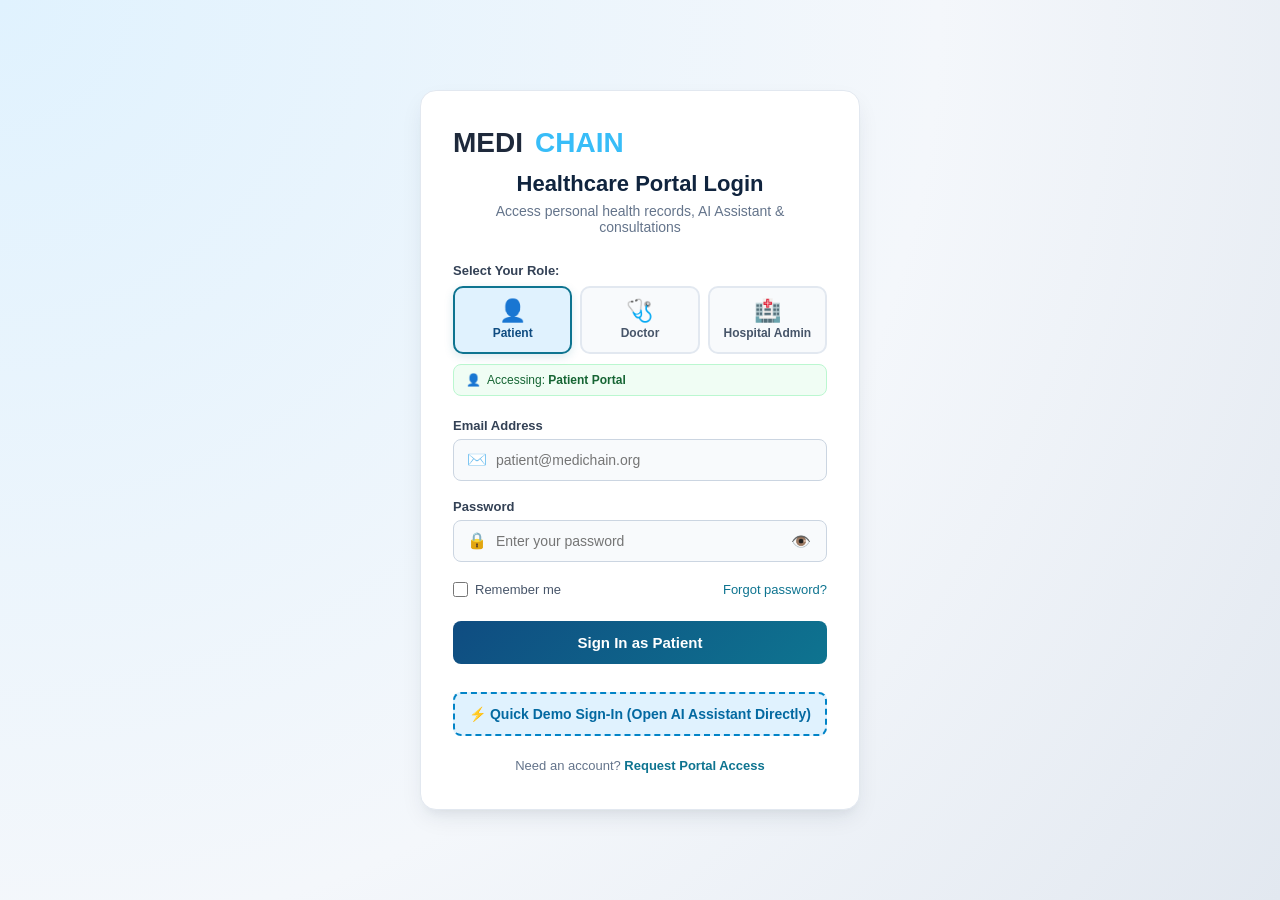
==== commit eb7cc0bc: "feat(assistant): implement Feature 10 healthcare scope validation and chatbar '+' upload button" ====
--- a/Frontend/index.html
+++ b/Frontend/index.html
@@ -8,11 +8,21 @@
     <link rel="stylesheet" href="css/style.css?v=10.0">
 
     <script>
-        // Auth Guard: Require login before accessing dashboard
+        // Auth Guard: Auto-set demo session on localhost for seamless access
         (function () {
             var auth = localStorage.getItem("medichain_auth") || sessionStorage.getItem("medichain_auth");
             if (!auth) {
-                window.location.replace("login.html");
+                if (window.location.hostname === "localhost" || window.location.hostname === "127.0.0.1") {
+                    sessionStorage.setItem("medichain_auth", JSON.stringify({
+                        email: "patient@medichain.org",
+                        role: "Patient",
+                        portal: "Patient Portal",
+                        roleKey: "patient",
+                        loginTime: new Date().toISOString()
+                    }));
+                } else {
+                    window.location.replace("login.html");
+                }
             }
         })();
     </script>
--- a/Frontend/css/style.css
+++ b/Frontend/css/style.css
@@ -680,13 +680,38 @@
 
 .chat-input-wrapper input {
     width: 100%;
-    padding: 14px 48px 14px 16px;
+    padding: 14px 48px 14px 48px;
     border: 1.5px solid #cbd5e1;
     border-radius: 10px;
     outline: none;
     font-size: 15px;
     transition: all 0.2s ease;
     background: #ffffff;
+}
+
+.chat-plus-btn {
+    position: absolute;
+    left: 8px;
+    width: 34px;
+    height: 34px;
+    border-radius: 50% !important;
+    background: #f1f5f9 !important;
+    border: 1px solid #cbd5e1 !important;
+    color: #475569 !important;
+    display: inline-flex !important;
+    align-items: center !important;
+    justify-content: center !important;
+    cursor: pointer !important;
+    padding: 0 !important;
+    transition: all 0.2s ease !important;
+    z-index: 2;
+}
+
+.chat-plus-btn:hover {
+    background: #0284c7 !important;
+    color: #ffffff !important;
+    border-color: #0284c7 !important;
+    transform: scale(1.05);
 }
 
 .chat-input-wrapper input:focus {
